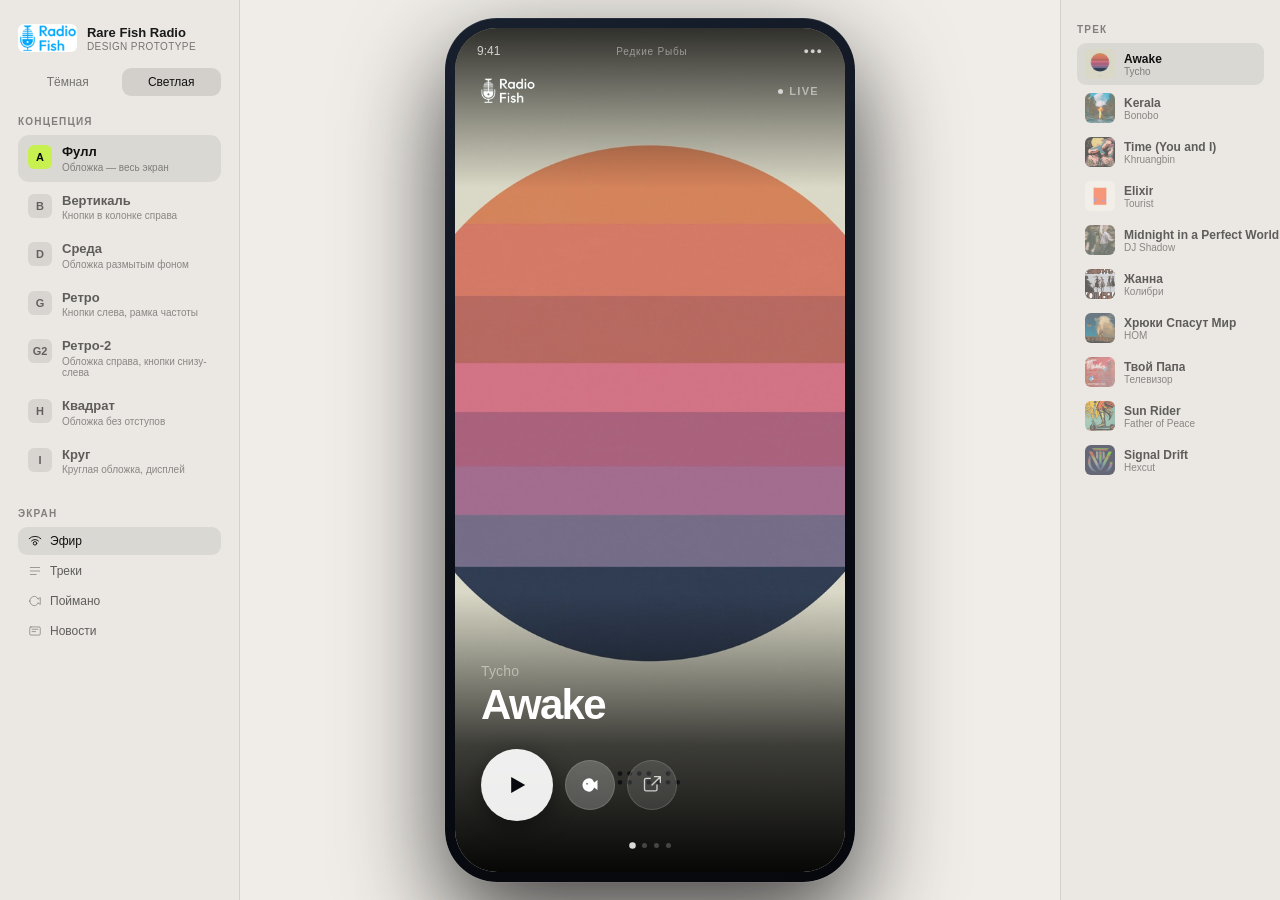
==== index.html @ 397527fd "Rare Fish Radio — interactive design prototype 7 concept variants for the main screen, 10 reference " ====
<!doctype html>
<html lang="ru">
  <head>
    <meta charset="UTF-8" />
    <meta name="viewport" content="width=device-width, initial-scale=1.0" />
    <title>Rare Fish — Prototype</title>
    <link rel="stylesheet" href="./prototype/styles.css" />
  </head>
  <body class="bg-light">
    <div class="shell">
      <aside class="sidebar">
        <div class="sidebar__brand">
          <img class="sidebar__logo" src="./Inbox/RFlogo.jpg" alt="Редкие Рыбы" />
          <div class="sidebar__name-block">
            <span class="sidebar__name">Rare Fish Radio</span>
            <span class="sidebar__sub">Design Prototype</span>
          </div>
          <div class="bg-toggle">
            <button class="bg-btn" data-bg="dark">Тёмная</button>
            <button class="bg-btn is-active" data-bg="light">Светлая</button>
          </div>
        </div>

        <div class="sidebar__section">
          <div class="sidebar__label">Концепция</div>
          <div id="concept-list"></div>
        </div>

        <div class="sidebar__section">
          <div class="sidebar__label">Экран</div>
          <div id="screen-list"></div>
        </div>
      </aside>

      <main class="stage">
        <div class="phone">
          <div class="phone__chassis">
            <div class="phone__screen" id="phone-screen">
              <header class="status-bar">
                <span class="status-bar__time">9:41</span>
                <span class="status-bar__center">Редкие Рыбы</span>
                <span class="status-bar__right">●●●</span>
              </header>
              <div id="content-area"></div>
              <nav class="tab-bar" id="tab-bar"></nav>
            </div>
          </div>
        </div>
      </main>

      <aside class="sidebar-right">
        <div class="sidebar__section">
          <div class="sidebar__label">Трек</div>
          <div id="track-list"></div>
        </div>
      </aside>
    </div>

    <script src="./prototype/app.js"></script>
  </body>
</html>
---- prototype/styles.css ----
/* ── Reset ──────────────────────────────────────────── */
*, *::before, *::after { box-sizing: border-box; margin: 0; padding: 0; }
html, body { height: 100%; }
button { font: inherit; border: none; cursor: pointer; background: none; }
img { display: block; }

/* ── Variables ──────────────────────────────────────── */
:root {
  --bg:        #06080e;
  --surface:   rgba(255,255,255,0.06);
  --border:    rgba(255,255,255,0.08);
  --text:      #ede9e0;
  --muted:     rgba(237,233,224,0.45);
  --phone-w:   390px;
  --phone-h:   844px;
  --accent:    #c8f050;
  --accent-dim: rgba(200,240,80,0.14);
  --accent-rgb: 200,240,80;
}

/* ── Base ───────────────────────────────────────────── */
body {
  font-family: -apple-system, "SF Pro Display", "Helvetica Neue", sans-serif;
  background: var(--bg);
  color: var(--text);
  -webkit-font-smoothing: antialiased;
}

/* ── Shell ──────────────────────────────────────────── */
.shell {
  display: grid;
  grid-template-columns: 240px 1fr 220px;
  height: 100vh;
  overflow: hidden;
}

/* ── Sidebar ────────────────────────────────────────── */
.sidebar {
  display: flex;
  flex-direction: column;
  padding: 24px 18px;
  border-right: 1px solid var(--border);
  background: rgba(4,5,9,0.96);
  overflow-y: auto;
  scrollbar-width: none;
  gap: 0;
}
.sidebar::-webkit-scrollbar { display: none; }

.sidebar__brand {
  display: flex;
  align-items: center;
  gap: 10px;
  margin-bottom: 20px;
  flex-wrap: wrap;
}
.sidebar__brand .bg-toggle {
  width: 100%;
  margin-top: 6px;
}
.sidebar__logo {
  height: 28px;
  object-fit: contain;
  border-radius: 6px;
  }
body.bg-light .sidebar__logo {
  /* original colors in light theme */
}
.sidebar__name {
  display: block;
  font-size: 13px;
  font-weight: 700;
  color: var(--text);
}
.sidebar__sub {
  display: block;
  font-size: 10px;
  color: var(--muted);
  margin-top: 1px;
  letter-spacing: 0.04em;
  text-transform: uppercase;
}

.sidebar__section { margin-bottom: 22px; }

.sidebar__label {
  font-size: 10px;
  font-weight: 600;
  text-transform: uppercase;
  letter-spacing: 0.12em;
  color: var(--muted);
  margin-bottom: 8px;
}

/* Concept buttons */
.concept-btn {
  display: flex;
  align-items: flex-start;
  gap: 10px;
  width: 100%;
  padding: 9px 10px;
  border-radius: 11px;
  color: var(--muted);
  text-align: left;
  transition: background 0.13s, color 0.13s;
  margin-bottom: 2px;
}
.concept-btn:hover { background: var(--surface); color: var(--text); }
.concept-btn.is-active { background: rgba(var(--accent-rgb),0.1); color: var(--text); }

.concept-btn__badge {
  display: flex;
  align-items: center;
  justify-content: center;
  width: 24px;
  height: 24px;
  border-radius: 6px;
  background: var(--surface);
  font-size: 11px;
  font-weight: 800;
  color: var(--muted);
  flex-shrink: 0;
  margin-top: 1px;
}
.concept-btn.is-active .concept-btn__badge { background: var(--accent); color: #06080e; }
.concept-btn__name  { display: block; font-size: 13px; font-weight: 600; line-height: 1.2; }
.concept-btn__desc  { display: block; font-size: 10px; color: var(--muted); margin-top: 2px; }

/* Track buttons */
.track-btn {
  display: flex;
  align-items: center;
  gap: 9px;
  width: 100%;
  padding: 6px 8px;
  border-radius: 9px;
  color: var(--muted);
  text-align: left;
  transition: background 0.13s, color 0.13s;
  margin-bottom: 2px;
}
.track-btn:hover, .track-btn.is-active { background: var(--surface); color: var(--text); }
.track-btn__cover {
  width: 30px;
  height: 30px;
  border-radius: 6px;
  object-fit: cover;
  flex-shrink: 0;
  opacity: 0.6;
}
.track-btn.is-active .track-btn__cover { opacity: 1; }
.track-btn__title  { display: block; font-size: 12px; font-weight: 600; white-space: nowrap; overflow: hidden; text-overflow: ellipsis; }
.track-btn__artist { display: block; font-size: 10px; color: var(--muted); }

/* Screen nav */
.screen-nav-btn {
  display: flex;
  align-items: center;
  gap: 8px;
  width: 100%;
  padding: 7px 10px;
  border-radius: 9px;
  color: var(--muted);
  font-size: 12px;
  text-align: left;
  transition: background 0.13s, color 0.13s;
  margin-bottom: 2px;
}
.screen-nav-btn:hover, .screen-nav-btn.is-active { background: var(--surface); color: var(--text); }
.screen-nav-btn svg { width: 14px; height: 14px; flex-shrink: 0; opacity: 0.6; }
.screen-nav-btn.is-active svg { opacity: 1; }

/* ── Stage ──────────────────────────────────────────── */
.stage {
  display: flex;
  align-items: center;
  justify-content: center;
  background:
    radial-gradient(ellipse at 50% 20%, rgba(var(--accent-rgb),0.05) 0%, transparent 60%),
    var(--bg);
  transition: background 0.35s ease;
}
body.bg-light .stage {
  background: #f0ede8;
}
body.bg-light .sidebar {
  background: rgba(240,237,232,0.98);
  border-right-color: rgba(0,0,0,0.08);
}
body.bg-light .sidebar__name  { color: #1a1a1a; }
body.bg-light .sidebar__sub   { color: rgba(0,0,0,0.4); }
body.bg-light .sidebar__label { color: rgba(0,0,0,0.38); }
body.bg-light .sidebar__sublabel { color: rgba(0,0,0,0.18); }
body.bg-light .sidebar,
body.bg-light .sidebar-right { background: rgba(240,237,232,0.98); border-color: rgba(0,0,0,0.1); }
body.bg-light .sidebar__name  { color: #1a1a1a; }
body.bg-light .sidebar__sub   { color: rgba(0,0,0,0.5); }
body.bg-light .sidebar__label { color: rgba(0,0,0,0.45); }
body.bg-light .sidebar__sublabel { color: rgba(0,0,0,0.25); }
body.bg-light .concept-btn    { color: rgba(0,0,0,0.6); }
body.bg-light .concept-btn:hover,
body.bg-light .concept-btn.is-active { color: #111; background: rgba(0,0,0,0.07); }
body.bg-light .concept-btn__badge { background: rgba(0,0,0,0.08); color: rgba(0,0,0,0.55); }
body.bg-light .concept-btn__desc  { color: rgba(0,0,0,0.42); }
body.bg-light .track-btn      { color: rgba(0,0,0,0.6); }
body.bg-light .track-btn:hover,
body.bg-light .track-btn.is-active { color: #111; background: rgba(0,0,0,0.07); }
body.bg-light .track-btn__artist   { color: rgba(0,0,0,0.42); }
body.bg-light .screen-nav-btn { color: rgba(0,0,0,0.6); }
body.bg-light .screen-nav-btn:hover,
body.bg-light .screen-nav-btn.is-active { color: #111; background: rgba(0,0,0,0.07); }
body.bg-light .bg-btn { color: rgba(0,0,0,0.5); }
body.bg-light .bg-btn:hover,
body.bg-light .bg-btn.is-active { color: #111; background: rgba(0,0,0,0.1); }

/* ── Right sidebar (tracks) ─────────────────────────── */
.sidebar-right {
  display: flex;
  flex-direction: column;
  padding: 24px 16px;
  border-left: 1px solid var(--border);
  background: rgba(4,5,9,0.96);
  overflow-y: auto;
  scrollbar-width: none;
}
.sidebar-right::-webkit-scrollbar { display: none; }

/* ── Background toggle ──────────────────────────────── */
.bg-toggle {
  display: flex;
  gap: 4px;
}
.bg-btn {
  flex: 1;
  padding: 7px 0;
  border-radius: 9px;
  font-size: 12px;
  font-weight: 500;
  color: var(--muted);
  transition: background 0.13s, color 0.13s;
}
.bg-btn:hover { background: var(--surface); color: var(--text); }
.bg-btn.is-active { background: var(--surface); color: var(--text); }

/* ── Phone ──────────────────────────────────────────── */
.phone {
  position: relative;
  width: calc(var(--phone-w) + 20px);
  padding: 10px;
  border-radius: 52px;
  background: linear-gradient(160deg, #18202e 0%, #090c14 60%, #06080d 100%);
  box-shadow:
    0 0 0 1px rgba(255,255,255,0.05),
    0 40px 100px rgba(0,0,0,0.72),
    inset 0 1px 0 rgba(255,255,255,0.07);
}

.phone__chassis {
  width: var(--phone-w);
  height: var(--phone-h);
  border-radius: 42px;
  overflow: hidden;
  position: relative;
  background: #06080e;
}

/* ── Status bar ─────────────────────────────────────── */
.status-bar {
  position: absolute;
  top: 0; left: 0; right: 0;
  z-index: 100;
  display: flex;
  justify-content: space-between;
  align-items: center;
  padding: 16px 22px 0;
  font-size: 12px;
  font-weight: 500;
  color: rgba(255,255,255,0.75);
  pointer-events: none;
}
.status-bar__right { font-size: 9px; letter-spacing: 0.12em; }
.status-bar__center { font-size: 10px; letter-spacing: 0.08em; opacity: 0.6; }

/* ── Content area (full screen) ─────────────────────── */
#content-area {
  position: absolute;
  inset: 0;
  overflow: hidden;
}

/* ── Screen transition ──────────────────────────────── */
.screen-enter { animation: sEnter 200ms ease both; }
@keyframes sEnter {
  from { opacity: 0; transform: translateY(8px); }
  to   { opacity: 1; transform: translateY(0); }
}

/* ── Nav dots (shared, used in A and C and secondary screens) ── */
.nav-dots {
  display: flex;
  align-items: center;
  justify-content: center;
  gap: 7px;
}
.ndot {
  width: 5px;
  height: 5px;
  border-radius: 50%;
  background: rgba(255,255,255,0.22);
  cursor: pointer;
  padding: 0;
  transition: background 0.14s, transform 0.14s;
  border: none;
}
.ndot.is-active {
  background: rgba(255,255,255,0.85);
  transform: scale(1.3);
}
.ndot--accent { background: rgba(var(--accent-rgb),0.35); }
.ndot--accent.is-active { background: var(--accent); }

/* ════════════════════════════════════════════════════
   CONCEPT A — ФУЛЛ
   Cover fills entire screen, sharp, not blurred.
   UI overlays via gradients.
   ════════════════════════════════════════════════════ */

.screen-a {
  position: absolute;
  inset: 0;
  overflow: hidden;
}

/* Full-bleed sharp cover */
.screen-a__cover-bg {
  position: absolute;
  inset: 0;
  width: 100%;
  height: 100%;
  object-fit: cover;
  object-position: center;
  z-index: 0;
}

/* Top gradient (status bar + logo readability) */
.screen-a__top-grad {
  position: absolute;
  top: 0; left: 0; right: 0;
  height: 160px;
  background: linear-gradient(to bottom, rgba(0,0,0,0.78) 0%, transparent 100%);
  z-index: 1;
  pointer-events: none;
}

/* Bottom gradient (track info + controls readability) */
.screen-a__bot-grad {
  position: absolute;
  bottom: 0; left: 0; right: 0;
  height: 280px;
  background: linear-gradient(to top, rgba(0,0,0,0.97) 0%, rgba(0,0,0,0.72) 45%, transparent 100%);
  z-index: 1;
  pointer-events: none;
}

/* All UI content */
.screen-a__ui {
  position: absolute;
  inset: 0;
  z-index: 2;
  display: flex;
  flex-direction: column;
  padding: 50px 26px 24px;
}

.screen-a__header {
  display: flex;
  align-items: center;
  justify-content: space-between;
  flex-shrink: 0;
}

.screen-a__logo {
  height: 26px;
  object-fit: contain;
  }

.screen-a__live {
  display: flex;
  align-items: center;
  gap: 6px;
  font-size: 11px;
  font-weight: 600;
  letter-spacing: 0.12em;
  text-transform: uppercase;
  color: rgba(255,255,255,0.5);
}

.screen-a__spacer { flex: 1; }

.screen-a__artist {
  font-size: 14px;
  color: rgba(255,255,255,0.45);
  margin-bottom: 6px;
  letter-spacing: 0.01em;
}

.screen-a__title {
  font-size: 42px;
  font-weight: 800;
  line-height: 0.96;
  letter-spacing: -0.04em;
  color: #fff;
  margin-bottom: 24px;
}

.screen-a__ctrls {
  display: flex;
  align-items: center;
  gap: 12px;
  margin-bottom: 22px;
}

.screen-a__play {
  display: flex;
  align-items: center;
  justify-content: center;
  width: 72px;
  height: 72px;
  border-radius: 50%;
  background: rgba(255,255,255,0.92);
  color: #06080e;
  flex-shrink: 0;
  transition: transform 0.12s, opacity 0.12s;
  box-shadow: 0 6px 24px rgba(0,0,0,0.45);
}
.screen-a__play:active { transform: scale(0.93); opacity: 0.88; }
.screen-a__play svg { width: 28px; height: 28px; }

.screen-a__action {
  display: flex;
  align-items: center;
  justify-content: center;
  width: 50px;
  height: 50px;
  border-radius: 50%;
  background: rgba(255,255,255,0.12);
  border: 1px solid rgba(255,255,255,0.14);
  color: rgba(255,255,255,0.75);
  transition: background 0.13s;
}
.screen-a__action.is-active {
  background: rgba(255,255,255,0.24);
  color: #fff;
}
.screen-a__action svg { width: 20px; height: 20px; }

/* ════════════════════════════════════════════════════
   CONCEPT B — ВЕРТИКАЛЬ
   Left: cover art. Right: vertical controls column.
   ════════════════════════════════════════════════════ */

.screen-b {
  position: absolute;
  inset: 0;
  display: grid;
  grid-template-columns: 60% 40%;
}

/* Left: cover art fills column */
.screen-b__left {
  position: relative;
  overflow: hidden;
}

.screen-b__cover {
  position: absolute;
  inset: 0;
  width: 100%;
  height: 100%;
  object-fit: cover;
  object-position: center;
}

/* Subtle vignette on left side for readability */
.screen-b__left-grad {
  position: absolute;
  inset: 0;
  background:
    linear-gradient(to right, rgba(0,0,0,0.25) 0%, rgba(0,0,0,0.05) 60%),
    linear-gradient(to top, rgba(0,0,0,0.75) 0%, transparent 40%);
  z-index: 1;
  pointer-events: none;
}

/* Track info on left, overlaid at bottom */
.screen-b__left-info {
  position: absolute;
  bottom: 0;
  left: 0;
  right: 0;
  z-index: 2;
  padding: 0 16px 24px;
}
.screen-b__track-artist {
  font-size: 14px;
  color: rgba(255,255,255,0.55);
  letter-spacing: 0.04em;
  text-transform: uppercase;
  margin-bottom: 6px;
}
.screen-b__track-title {
  font-size: 24px;
  font-weight: 800;
  color: #fff;
  letter-spacing: -0.03em;
  line-height: 1.0;
  white-space: nowrap;
  overflow: hidden;
  text-overflow: ellipsis;
}

/* Right: vertical controls + nav column */
.screen-b__right {
  display: flex;
  flex-direction: column;
  align-items: stretch;
  padding: 48px 0 20px;
  background: rgba(5,6,10,0.9);
  backdrop-filter: blur(24px);
  border-left: 1px solid rgba(255,255,255,0.05);
  overflow: hidden;
}

.screen-b__logo {
  height: 22px;
  object-fit: contain;
    margin: 0 16px 8px;
}

.screen-b__live {
  display: flex;
  align-items: center;
  gap: 5px;
  font-size: 9px;
  font-weight: 700;
  letter-spacing: 0.16em;
  text-transform: uppercase;
  color: rgba(255,255,255,0.35);
  padding: 0 16px;
  margin-bottom: 16px;
}

.screen-b__divider {
  height: 1px;
  background: rgba(255,255,255,0.06);
  margin: 0 14px 16px;
}

/* Play button in right column */
.screen-b__play {
  display: flex;
  align-items: center;
  justify-content: center;
  margin: 0 14px 10px;
  height: 52px;
  border-radius: 14px;
  background: rgba(255,255,255,0.9);
  color: #06080e;
  transition: opacity 0.12s, transform 0.12s;
}
.screen-b__play:active { opacity: 0.85; transform: scale(0.97); }
.screen-b__play svg { width: 22px; height: 22px; }

/* Action icons in right column */
.screen-b__action {
  display: flex;
  align-items: center;
  justify-content: center;
  margin: 0 14px 8px;
  height: 44px;
  border-radius: 12px;
  background: rgba(255,255,255,0.05);
  color: rgba(255,255,255,0.5);
  transition: background 0.13s, color 0.13s;
}
.screen-b__action:hover { background: rgba(255,255,255,0.1); color: rgba(255,255,255,0.8); }
.screen-b__action.is-active { color: rgba(255,255,255,0.9); background: rgba(255,255,255,0.12); }
.screen-b__action svg { width: 18px; height: 18px; }

.screen-b__spacer { flex: 1; }

/* Navigation in right column */
.screen-b__nav {
  display: flex;
  flex-direction: column;
  padding: 0 14px;
  gap: 2px;
}
.screen-b__nav-item {
  padding: 8px 10px;
  border-radius: 10px;
  font-size: 11px;
  font-weight: 500;
  color: rgba(255,255,255,0.28);
  text-align: left;
  letter-spacing: 0.02em;
  transition: background 0.13s, color 0.13s;
}
.screen-b__nav-item:hover { color: rgba(255,255,255,0.6); background: rgba(255,255,255,0.04); }
.screen-b__nav-item.is-active {
  color: rgba(255,255,255,0.88);
  background: rgba(255,255,255,0.07);
}

/* ════════════════════════════════════════════════════
   CONCEPT C — РАДИО
   Full-screen color changes per track.
   Like Apple's colored device editions.
   ════════════════════════════════════════════════════ */

.screen-c {
  position: absolute;
  inset: 0;
  display: flex;
  flex-direction: column;
  align-items: center;
  padding: 50px 24px 28px;
  /* background set inline per track */
}

/* Subtle dark overlay at top for status bar */
.screen-c::before {
  content: '';
  position: absolute;
  top: 0; left: 0; right: 0;
  height: 90px;
  background: rgba(0,0,0,0.28);
  z-index: 1;
  pointer-events: none;
}

.screen-c__inner {
  position: relative;
  z-index: 2;
  display: flex;
  flex-direction: column;
  align-items: center;
  width: 100%;
  height: 100%;
}

.screen-c__header {
  display: flex;
  align-items: center;
  justify-content: space-between;
  width: 100%;
  flex-shrink: 0;
  margin-bottom: 28px;
}

.screen-c__logo {
  height: 24px;
  object-fit: contain;
  }

.screen-c__live {
  display: flex;
  align-items: center;
  gap: 6px;
  font-size: 11px;
  font-weight: 600;
  letter-spacing: 0.12em;
  text-transform: uppercase;
  color: rgba(255,255,255,0.45);
}

/* Cover art */
.screen-c__cover {
  width: 80%;
  aspect-ratio: 1;
  border-radius: 20px;
  object-fit: cover;
  flex-shrink: 0;
  margin-bottom: 24px;
  box-shadow:
    0 20px 60px rgba(0,0,0,0.45),
    0 0 0 1px rgba(255,255,255,0.1),
    inset 0 1px 0 rgba(255,255,255,0.15);
}

.screen-c__track {
  text-align: center;
  margin-bottom: 28px;
  flex-shrink: 0;
}
.screen-c__title {
  font-size: 26px;
  font-weight: 800;
  color: rgba(255,255,255,0.95);
  letter-spacing: -0.03em;
  margin-bottom: 6px;
  line-height: 1.0;
}
.screen-c__artist {
  font-size: 14px;
  color: rgba(255,255,255,0.45);
}

.screen-c__spacer { flex: 1; }

/* Controls */
.screen-c__ctrls {
  display: flex;
  align-items: center;
  gap: 12px;
  margin-bottom: 24px;
  flex-shrink: 0;
}

.screen-c__play {
  display: flex;
  align-items: center;
  justify-content: center;
  width: 68px;
  height: 68px;
  border-radius: 50%;
  background: rgba(255,255,255,0.15);
  border: 2px solid rgba(255,255,255,0.3);
  color: rgba(255,255,255,0.95);
  transition: transform 0.12s, background 0.12s;
}
.screen-c__play:active { transform: scale(0.93); background: rgba(255,255,255,0.22); }
.screen-c__play svg { width: 26px; height: 26px; }

.screen-c__action {
  display: flex;
  align-items: center;
  justify-content: center;
  width: 50px;
  height: 50px;
  border-radius: 50%;
  background: rgba(0,0,0,0.18);
  border: 1px solid rgba(255,255,255,0.12);
  color: rgba(255,255,255,0.6);
  transition: background 0.13s, color 0.13s;
}
.screen-c__action.is-active {
  background: rgba(255,255,255,0.18);
  color: rgba(255,255,255,0.95);
}
.screen-c__action svg { width: 20px; height: 20px; }

.screen-c__nav { flex-shrink: 0; }

/* ════════════════════════════════════════════════════
   SECONDARY SCREENS (Playlist, Catch, News)
   ════════════════════════════════════════════════════ */

.sec-screen {
  position: absolute;
  inset: 0;
  display: flex;
  flex-direction: column;
  background: #07090e;
}

.sec-content {
  flex: 1;
  overflow-y: auto;
  scrollbar-width: none;
  padding: 54px 18px 12px;
}
.sec-content::-webkit-scrollbar { display: none; }

.sec-head {
  margin-bottom: 16px;
  padding-bottom: 14px;
  border-bottom: 1px solid var(--border);
}
.sec-head__label {
  font-size: 10px;
  text-transform: uppercase;
  letter-spacing: 0.14em;
  color: var(--accent);
  margin-bottom: 4px;
}
.sec-head__title {
  font-size: 26px;
  font-weight: 800;
  letter-spacing: -0.03em;
}

/* Shared nav footer for secondary screens */
.sec-nav {
  flex-shrink: 0;
  display: flex;
  align-items: center;
  justify-content: center;
  padding: 14px 20px 20px;
  border-top: 1px solid var(--border);
  background: rgba(7,9,14,0.95);
  backdrop-filter: blur(16px);
}

/* ── Playlist ── */
.plist-section-label {
  font-size: 10px;
  text-transform: uppercase;
  letter-spacing: 0.1em;
  color: var(--muted);
  margin: 12px 0 8px;
}
.plist-track {
  display: flex;
  align-items: center;
  gap: 11px;
  padding: 9px 10px;
  border-radius: 12px;
  transition: background 0.12s;
  margin-bottom: 2px;
}
.plist-track:hover { background: var(--surface); }
.plist-track--current { background: rgba(var(--accent-rgb),0.07); border-radius: 12px; }
.plist-cover {
  width: 42px;
  height: 42px;
  border-radius: 8px;
  object-fit: cover;
  flex-shrink: 0;
}
.plist-info { flex: 1; min-width: 0; }
.plist-title { font-size: 13px; font-weight: 600; white-space: nowrap; overflow: hidden; text-overflow: ellipsis; color: var(--text); }
.plist-artist { font-size: 11px; color: var(--muted); margin-top: 2px; }
.plist-actions { display: flex; align-items: center; gap: 3px; }

.icon-btn {
  display: flex;
  align-items: center;
  justify-content: center;
  width: 30px;
  height: 30px;
  border-radius: 7px;
  color: var(--muted);
  transition: color 0.12s, background 0.12s;
}
.icon-btn:hover { color: var(--text); background: var(--surface); }
.icon-btn.is-active { color: var(--accent); }
.icon-btn svg { width: 15px; height: 15px; }

/* ── Catch ── */
.catch-empty {
  text-align: center;
  padding: 40px 0;
  color: var(--muted);
  font-size: 14px;
}
.catch-list { display: flex; flex-direction: column; gap: 8px; }
.catch-item {
  display: flex;
  align-items: center;
  gap: 11px;
  padding: 10px 12px;
  border-radius: 14px;
  background: var(--surface);
  border: 1px solid var(--border);
}
.catch-cover { width: 42px; height: 42px; border-radius: 8px; object-fit: cover; flex-shrink: 0; }
.catch-info { flex: 1; min-width: 0; }
.catch-title { font-size: 13px; font-weight: 600; color: var(--text); }
.catch-artist { font-size: 11px; color: var(--muted); margin-top: 2px; }
.catch-actions { display: flex; gap: 3px; }
.icon-btn-del {
  display: flex;
  align-items: center;
  justify-content: center;
  width: 30px;
  height: 30px;
  border-radius: 7px;
  color: var(--muted);
  transition: color 0.12s, background 0.12s;
}
.icon-btn-del:hover { color: #ff7080; background: rgba(255,112,128,0.1); }
.icon-btn-del svg { width: 15px; height: 15px; }

/* Delete confirmation */
.confirm-overlay {
  position: absolute;
  inset: 0;
  z-index: 200;
  display: flex;
  align-items: flex-end;
  background: rgba(0,0,0,0.52);
  backdrop-filter: blur(4px);
  padding: 14px;
}
.confirm-sheet {
  width: 100%;
  padding: 20px;
  border-radius: 22px;
  background: #11141e;
  border: 1px solid var(--border);
  box-shadow: 0 -8px 40px rgba(0,0,0,0.4);
}
.confirm-title { font-size: 16px; font-weight: 700; margin-bottom: 5px; }
.confirm-text  { font-size: 13px; color: var(--muted); margin-bottom: 18px; line-height: 1.45; }
.confirm-btns  { display: flex; gap: 10px; }
.btn-remove {
  flex: 1; height: 46px; border-radius: 13px;
  background: rgba(255,112,128,0.12); border: 1px solid rgba(255,112,128,0.18);
  color: #ff7080; font-size: 14px; font-weight: 600;
}
.btn-cancel {
  flex: 1; height: 46px; border-radius: 13px;
  background: var(--surface); border: 1px solid var(--border);
  color: var(--text); font-size: 14px; font-weight: 600;
}

/* ── News ── */
.news-list { display: flex; flex-direction: column; gap: 10px; }
.news-item { padding: 14px 15px; border-radius: 15px; background: var(--surface); border: 1px solid var(--border); }
.news-meta { font-size: 10px; text-transform: uppercase; letter-spacing: 0.1em; color: var(--muted); margin-bottom: 7px; }
.news-text  { font-size: 13px; line-height: 1.52; color: var(--text); }

/* ── Shared: live dot ── */
.live-dot {
  width: 5px;
  height: 5px;
  border-radius: 50%;
  background: currentColor;
  animation: liveBlink 2s ease-in-out infinite;
  flex-shrink: 0;
}
@keyframes liveBlink { 0%,100% { opacity: 1; } 50% { opacity: 0.2; } }

/* ════════════════════════════════════════════════════
   CONCEPT D — СРЕДА (первый вариант)
   Blurred cover as background, accent play button.
   ════════════════════════════════════════════════════ */

.screen-d {
  position: absolute;
  inset: 0;
  overflow: hidden;
}
.screen-d__bg {
  position: absolute;
  inset: -30px;
  background-size: cover;
  background-position: center;
  filter: blur(52px) saturate(1.2) brightness(0.7);
  transform: scale(1.08);
  z-index: 0;
}
.screen-d__gradient {
  position: absolute;
  inset: 0;
  background: linear-gradient(0deg, rgba(0,0,0,0.94) 0%, rgba(0,0,0,0.55) 38%, rgba(0,0,0,0.2) 62%, rgba(0,0,0,0.55) 100%);
  z-index: 1;
}
.screen-d__content {
  position: relative;
  z-index: 2;
  display: flex;
  flex-direction: column;
  height: 100%;
  padding: 52px 26px 48px;
}
.screen-d__header {
  display: flex;
  align-items: center;
  justify-content: space-between;
  flex-shrink: 0;
}
.screen-d__logo {
  height: 26px;
  object-fit: contain;
  }
.screen-d__live {
  display: flex;
  align-items: center;
  gap: 6px;
  font-size: 11px;
  font-weight: 600;
  letter-spacing: 0.12em;
  text-transform: uppercase;
  color: rgba(255,255,255,0.5);
}
.screen-d__spacer { flex: 1; }
.screen-d__cover-wrap { margin-bottom: 32px; }
.screen-d__cover {
  width: 170px;
  height: 170px;
  border-radius: 18px;
  object-fit: cover;
  box-shadow: 0 20px 60px rgba(0,0,0,0.7), 0 0 0 1px rgba(255,255,255,0.1);
}
.screen-d__artist {
  font-size: 14px;
  color: rgba(255,255,255,0.45);
  margin-bottom: 8px;
}
.screen-d__title {
  font-size: 34px;
  font-weight: 800;
  line-height: 0.97;
  letter-spacing: -0.04em;
  color: #fff;
  margin-bottom: 36px;
}
.screen-d__ctrls {
  display: flex;
  align-items: center;
  gap: 14px;
  margin-bottom: 36px;
}
.screen-d__play {
  display: flex;
  align-items: center;
  justify-content: center;
  width: 64px;
  height: 64px;
  border-radius: 50%;
  background: var(--accent);
  color: #06080e;
  flex-shrink: 0;
  box-shadow: 0 4px 20px rgba(var(--accent-rgb),0.35);
  transition: transform 0.12s;
}
.screen-d__play:active { transform: scale(0.93); }
.screen-d__play svg { width: 26px; height: 26px; }
.screen-d__action {
  display: flex;
  align-items: center;
  justify-content: center;
  width: 48px;
  height: 48px;
  border-radius: 50%;
  background: rgba(255,255,255,0.1);
  border: 1px solid rgba(255,255,255,0.14);
  color: rgba(255,255,255,0.75);
  transition: background 0.13s;
}
.screen-d__action.is-active { background: rgba(255,255,255,0.22); }
.screen-d__action svg { width: 20px; height: 20px; }

/* ════════════════════════════════════════════════════
   CONCEPT E — УСТРОЙСТВО (первый вариант)
   Structured, TE-inspired, accent square play.
   ════════════════════════════════════════════════════ */

.screen-e {
  position: absolute;
  inset: 0;
  background: #07080c;
  display: flex;
  flex-direction: column;
}
.screen-e__header {
  display: flex;
  align-items: center;
  justify-content: space-between;
  padding: 52px 22px 18px;
  flex-shrink: 0;
  border-bottom: 1px solid rgba(255,255,255,0.05);
}
.screen-e__logo {
  height: 22px;
  object-fit: contain;
  }
.screen-e__signal {
  display: flex;
  align-items: center;
  gap: 7px;
  font-family: "SF Mono", "Menlo", monospace;
  font-size: 10px;
  font-weight: 600;
  letter-spacing: 0.14em;
  text-transform: uppercase;
  color: var(--accent);
}
.screen-e__body {
  flex: 1;
  display: flex;
  flex-direction: column;
  align-items: center;
  justify-content: center;
  padding: 24px 28px 0;
  gap: 20px;
}
.screen-e__cover-frame {
  position: relative;
  width: 216px;
  height: 216px;
  flex-shrink: 0;
}
.screen-e__cover-frame::after {
  content: '';
  position: absolute;
  inset: -1px;
  border-radius: 18px;
  border: 1px solid rgba(255,255,255,0.08);
  pointer-events: none;
}
.screen-e__cover {
  width: 100%;
  height: 100%;
  border-radius: 16px;
  object-fit: cover;
}
.screen-e__meta { text-align: center; width: 100%; }
.screen-e__title {
  font-size: 21px;
  font-weight: 700;
  letter-spacing: -0.02em;
  color: var(--text);
  margin-bottom: 5px;
}
.screen-e__artist {
  font-family: "SF Mono", "Menlo", monospace;
  font-size: 10px;
  letter-spacing: 0.12em;
  text-transform: uppercase;
  color: var(--muted);
}
.screen-e__progress {
  width: 100%;
  height: 2px;
  border-radius: 1px;
  background: rgba(255,255,255,0.08);
  overflow: hidden;
}
.screen-e__progress-fill {
  height: 100%;
  width: 38%;
  border-radius: 1px;
  background: var(--accent);
  opacity: 0.6;
}
.screen-e__controls {
  flex-shrink: 0;
  border-top: 1px solid rgba(255,255,255,0.05);
  padding: 18px 28px 16px;
  display: flex;
  align-items: center;
  justify-content: space-between;
}
.screen-e__play {
  display: flex;
  align-items: center;
  justify-content: center;
  width: 52px;
  height: 52px;
  border-radius: 14px;
  background: var(--accent);
  color: #06080e;
  transition: opacity 0.12s;
}
.screen-e__play:active { opacity: 0.85; }
.screen-e__play svg { width: 22px; height: 22px; }
.screen-e__action {
  display: flex;
  flex-direction: column;
  align-items: center;
  gap: 5px;
  color: var(--muted);
  font-family: "SF Mono", "Menlo", monospace;
  font-size: 9px;
  letter-spacing: 0.1em;
  text-transform: uppercase;
  transition: color 0.13s;
  padding: 4px;
}
.screen-e__action:hover, .screen-e__action.is-active { color: var(--text); }
.screen-e__action.is-active svg { color: var(--accent); }
.screen-e__action svg { width: 20px; height: 20px; }
.screen-e__nav { display: flex; justify-content: center; padding: 8px 0 16px; }

/* ════════════════════════════════════════════════════
   CONCEPT F — ВИТРИНА (первый вариант)
   Atmospheric, generous space, B&O-inspired.
   ════════════════════════════════════════════════════ */

.screen-f {
  position: absolute;
  inset: 0;
  background:
    radial-gradient(ellipse at 50% -10%, rgba(var(--accent-rgb),0.1) 0%, transparent 55%),
    #07090e;
  display: flex;
  flex-direction: column;
  align-items: center;
  padding: 54px 36px 28px;
  transition: background 0.5s ease;
}
.screen-f__header {
  display: flex;
  align-items: center;
  justify-content: space-between;
  width: 100%;
  flex-shrink: 0;
}
.screen-f__station {
  font-size: 11px;
  font-weight: 600;
  letter-spacing: 0.14em;
  text-transform: uppercase;
  color: rgba(237,233,224,0.35);
}
.screen-f__onair {
  display: flex;
  align-items: center;
  gap: 6px;
  font-size: 11px;
  font-weight: 600;
  letter-spacing: 0.1em;
  color: rgba(var(--accent-rgb), 0.8);
}
.screen-f__mid {
  flex: 1;
  display: flex;
  flex-direction: column;
  align-items: center;
  justify-content: center;
  gap: 24px;
}
.screen-f__cover {
  width: 222px;
  height: 222px;
  border-radius: 22px;
  object-fit: cover;
  box-shadow: 0 28px 70px rgba(0,0,0,0.52), 0 0 0 1px rgba(255,255,255,0.07);
}
.screen-f__track { text-align: center; }
.screen-f__title {
  font-size: 27px;
  font-weight: 700;
  letter-spacing: -0.025em;
  color: var(--text);
  margin-bottom: 6px;
  line-height: 1.05;
}
.screen-f__artist { font-size: 15px; color: var(--muted); }
.screen-f__bottom {
  flex-shrink: 0;
  width: 100%;
  display: flex;
  flex-direction: column;
  align-items: center;
  gap: 18px;
}
.screen-f__line { width: 100%; height: 1px; background: rgba(255,255,255,0.07); }
.screen-f__ctrls {
  display: flex;
  align-items: center;
  justify-content: center;
  gap: 20px;
  margin-bottom: 4px;
}
.screen-f__play {
  display: flex;
  align-items: center;
  justify-content: center;
  width: 60px;
  height: 60px;
  border-radius: 50%;
  background: var(--accent);
  color: #06080e;
  transition: transform 0.12s;
}
.screen-f__play:active { transform: scale(0.93); }
.screen-f__play svg { width: 24px; height: 24px; }
.screen-f__action {
  display: flex;
  align-items: center;
  justify-content: center;
  width: 46px;
  height: 46px;
  border-radius: 13px;
  background: rgba(255,255,255,0.05);
  border: 1px solid rgba(255,255,255,0.07);
  color: var(--muted);
  transition: background 0.13s, color 0.13s;
}
.screen-f__action.is-active {
  background: rgba(var(--accent-rgb),0.14);
  border-color: rgba(var(--accent-rgb),0.2);
  color: var(--accent);
}
.screen-f__action svg { width: 20px; height: 20px; }

/* ════════════════════════════════════════════════════
   CONCEPT G — РЕТРО
   ════════════════════════════════════════════════════ */

.screen-g {
  position: absolute; inset: 0; background: #0e0d09; display: flex; flex-direction: column;
}
.screen-g__top {
  flex: 1; display: flex; overflow: hidden; min-height: 0;
}
.screen-g__left {
  display: flex; flex-direction: column; align-items: center;
  padding: 50px 16px 16px;
  background: #13120c; border-right: 1px solid rgba(220,180,80,0.1);
  flex-shrink: 0;
}
.screen-g__logo { height: 20px; object-fit: contain; /* logo: no filter, shown as-is */ opacity: 0.7; margin-bottom: 28px; }
.screen-g__btns { display: flex; flex-direction: column; gap: 20px; flex: 1; justify-content: center; }
.screen-g__btn {
  width: 48px; height: 48px; border-radius: 50%;
  display: flex; align-items: center; justify-content: center;
  background: radial-gradient(circle at 38% 32%, #2a2820, #18160e);
  border: 1.5px solid rgba(220,180,80,0.22);
  box-shadow: 0 4px 12px rgba(0,0,0,0.6), inset 0 1px 0 rgba(255,255,255,0.05);
  color: rgba(220,180,80,0.55);
  transition: color 0.12s;
}
.screen-g__btn:active { box-shadow: 0 1px 4px rgba(0,0,0,0.6), inset 0 2px 4px rgba(0,0,0,0.4); }
.screen-g__btn.is-active { color: rgba(220,180,80,1); border-color: rgba(220,180,80,0.55); }
.screen-g__btn svg { width: 18px; height: 18px; }
.screen-g__station {
  font-size: 9px; font-weight: 700; letter-spacing: 0.22em; text-transform: uppercase;
  color: rgba(220,180,80,0.22); writing-mode: vertical-rl; transform: rotate(180deg); margin-top: 20px;
}
/* Right: cover square, pinned to right edge */
.screen-g__right {
  flex: 1; display: flex; align-items: center; justify-content: flex-end; overflow: hidden;
}
.screen-g__cover {
  height: 100%; aspect-ratio: 1; object-fit: cover; display: block;
}

/* Display frame with track name */
.screen-g__display {
  flex-shrink: 0; padding: 16px;
  background: #13120c; border-top: 1px solid rgba(220,180,80,0.1);
}
.screen-g__display-frame {
  border: 1px solid rgba(220,180,80,0.3);
  border-radius: 4px;
  background: rgba(0,0,0,0.5);
  padding: 14px 16px;
}
.screen-g__track-name {
  font-size: 20px;
  font-weight: 700;
  color: rgba(220,180,80,0.9);
  letter-spacing: -0.01em;
  margin-bottom: 4px;
  line-height: 1.1;
}
.screen-g__track-artist {
  font-size: 13px;
  color: rgba(220,180,80,0.4);
}
.screen-g .nav-dots { padding: 8px 0 10px; justify-content: center; }

/* ════════════════════════════════════════════════════
   CONCEPT G2 — РЕТРО-2
   Square cover pinned to right edge, space between buttons.
   ════════════════════════════════════════════════════ */

/* G2: simple column layout */
.screen-g2 {
  position: absolute; inset: 0; background: #0e0d09;
  display: flex; flex-direction: column;
  padding-top: 48px;
}

/* Logo top-left */
.screen-g2__logo {
  height: 22px; object-fit: contain;
  align-self: flex-start;
  margin: 0 0 12px 18px;
}

/* Cover: square, right-aligned, no right margin */
.screen-g2__cover {
  width: 72%;
  aspect-ratio: 1;
  object-fit: cover;
  align-self: flex-end;
}

/* Bottom row: buttons left, frame right */
.screen-g2__bottom {
  display: flex;
  align-items: center;
}

/* Buttons: left side, vertical */
.screen-g2__btns {
  display: flex;
  flex-direction: column;
  gap: 16px;
  padding: 16px 18px;
  flex: 1;
}

/* Name frame: right side, same width as cover, no right border */
.screen-g2__frame {
  width: 72%;
  flex-shrink: 0;
  border: 1px solid rgba(220,180,80,0.3);
  border-right: none;
  border-radius: 4px 0 0 4px;
  background: rgba(0,0,0,0.5);
  padding: 16px 18px;
}

.screen-g2 .nav-dots {
  margin-top: auto;
  padding: 14px 0 18px;
  justify-content: center;
}

/* ════════════════════════════════════════════════════
   CONCEPT H — КВАДРАТ
   ════════════════════════════════════════════════════ */

.screen-h {
  position: absolute; inset: 0; display: flex; flex-direction: column;
  /* bg set inline per track via JS */
}
.screen-h__header {
  flex-shrink: 0; display: flex; align-items: center; justify-content: space-between; padding: 48px 20px 10px;
}
.screen-h__logo { height: 22px; object-fit: contain; /* logo: no filter, shown as-is */ }
.screen-h__live {
  display: flex; align-items: center; gap: 6px;
  font-size: 11px; font-weight: 600; letter-spacing: 0.1em; color: rgba(var(--accent-rgb),0.7);
}
.screen-h__cover { width: 100%; aspect-ratio: 1; object-fit: cover; flex-shrink: 0; display: block; }
.screen-h__info { padding: 18px 22px 0; flex-shrink: 0; }
.screen-h__title { font-size: 24px; font-weight: 800; letter-spacing: -0.03em; color: var(--text); margin-bottom: 5px; line-height: 1.05; }
.screen-h__artist { font-size: 14px; color: var(--muted); }
.screen-h__ctrls {
  flex: 1; display: flex; align-items: center; justify-content: center; gap: 16px;
}
.screen-h__play {
  display: flex; align-items: center; justify-content: center;
  width: 64px; height: 64px; border-radius: 50%; background: var(--accent); color: #06080e; transition: transform 0.12s;
}
.screen-h__play:active { transform: scale(0.93); }
.screen-h__play svg { width: 26px; height: 26px; }
.screen-h__action {
  display: flex; align-items: center; justify-content: center;
  width: 46px; height: 46px; border-radius: 50%; background: var(--surface);
  border: 1px solid var(--border); color: var(--muted); transition: color 0.13s, background 0.13s;
}
.screen-h__action.is-active { color: var(--accent); background: var(--accent-dim); }
.screen-h__action svg { width: 20px; height: 20px; }
.screen-h__nav { display: flex; justify-content: center; padding-bottom: 14px; flex-shrink: 0; }

/* ════════════════════════════════════════════════════
   CONCEPT I — КРУГ
   ════════════════════════════════════════════════════ */

.screen-i {
  position: absolute; inset: 0; background: #07090e;
  display: flex; flex-direction: column; align-items: center;
  padding: 50px 0 16px;
}
.screen-i__header {
  display: flex; align-items: center; justify-content: space-between;
  width: 100%; flex-shrink: 0; margin-bottom: 14px; padding: 0 22px;
}
.screen-i__station { font-size: 11px; font-weight: 600; letter-spacing: 0.12em; text-transform: uppercase; color: rgba(237,233,224,0.28); }
.screen-i__live { display: flex; align-items: center; gap: 6px; font-size: 11px; color: rgba(var(--accent-rgb),0.7); }

/* Circle: full width, no side padding */
.screen-i__circle {
  width: 92%; aspect-ratio: 1; border-radius: 50%; overflow: hidden; flex-shrink: 0;
  box-shadow: 0 0 0 2px rgba(255,255,255,0.05), 0 20px 55px rgba(0,0,0,0.55);
  margin-bottom: 18px;
}
.screen-i__cover { width: 100%; height: 100%; object-fit: cover; }

/* Display frame */
.screen-i__display {
  flex-shrink: 0;
  border: 1px solid rgba(255,255,255,0.09);
  border-radius: 8px; background: rgba(0,0,0,0.42);
  padding: 16px 20px; margin: 0 22px 20px; width: calc(100% - 44px);
}
.screen-i__disp-title {
  font-size: 22px; font-weight: 700;
  color: var(--text); letter-spacing: -0.02em;
  margin-bottom: 5px;
  line-height: 1.05;
}
.screen-i__disp-artist { font-size: 13px; color: var(--muted); }

/* 2×2 round buttons with big gaps */
.screen-i__grid {
  display: grid; grid-template-columns: 1fr 1fr;
  gap: 80px 100px; flex-shrink: 0;
  padding: 0 40px;
}
.screen-i__btn {
  display: flex; align-items: center; justify-content: center;
  width: 52px; height: 52px; border-radius: 50%;
  background: rgba(255,255,255,0.06); border: 1px solid rgba(255,255,255,0.08);
  color: var(--muted); justify-self: center;
}
.screen-i__btn svg { width: 18px; height: 18px; }
.screen-i__btn--play { background: var(--accent); color: #06080e; border: none; }
.screen-i__btn--active { background: var(--accent-dim); color: var(--accent); border-color: rgba(var(--accent-rgb),0.2); }
.screen-i__nav { margin-top: auto; padding-top: 12px; }

/* ════════════════════════════════════════════════════
   CONCEPT J — ДИНАМИКИ
   ════════════════════════════════════════════════════ */

/* OB-4 inspired: dark top panel, colored body, speakers + cover */
.screen-j {
  position: absolute; inset: 0;
  display: flex; flex-direction: column;
  background: #09090c;
}

/* Top panel — dark control strip (like OB-4 top edge) */
.screen-j__panel {
  flex-shrink: 0;
  display: flex;
  align-items: center;
  justify-content: space-between;
  padding: 48px 16px 10px;
  background: #0a0a0e;
  border-bottom: 1px solid rgba(255,255,255,0.08);
}
.screen-j__logo { height: 18px; object-fit: contain; }
.screen-j__panel-controls {
  display: flex; gap: 0;
}
.screen-j__panel-btn {
  display: flex; flex-direction: column; align-items: center; gap: 3px;
  padding: 4px 8px;
  color: rgba(255,255,255,0.4);
  transition: color 0.12s;
}
.screen-j__panel-btn:hover { color: rgba(255,255,255,0.8); }
.screen-j__panel-btn svg { width: 14px; height: 14px; }
.screen-j__panel-label {
  font-family: "SF Mono", "Menlo", monospace;
  font-size: 8px;
  letter-spacing: 0.1em;
  text-transform: lowercase;
}

/* Colored body — accent color, like the OB-4 orange surface */
.screen-j__body {
  flex: 1;
  display: flex;
  flex-direction: column;
  align-items: center;
  justify-content: center;
  gap: 20px;
  padding: 24px 20px;
  position: relative;
  /* Subtle gloss highlight */
  background-image:
    linear-gradient(155deg, rgba(255,255,255,0.15) 0%, rgba(255,255,255,0) 40%);
  background-blend-mode: overlay;
}

/* Two speakers side by side */
.screen-j__speakers {
  display: flex;
  gap: 16px;
  flex-shrink: 0;
}
.screen-j__speaker {
  width: 150px; height: 150px;
  flex-shrink: 0;
  object-fit: contain;
  filter: drop-shadow(0 8px 24px rgba(0,0,0,0.4));
}

/* Cover art between/below speakers */
.screen-j__cover {
  width: 80%;
  aspect-ratio: 1;
  border-radius: 0;
  object-fit: cover;
  flex-shrink: 0;
  box-shadow: 0 8px 32px rgba(0,0,0,0.45);
}

/* Bottom dark strip — track info */
.screen-j__bottom {
  flex-shrink: 0;
  padding: 14px 20px;
  background: #0a0a0e;
  border-top: 1px solid rgba(255,255,255,0.08);
}
.screen-j__title {
  font-size: 20px; font-weight: 700; letter-spacing: -0.02em;
  color: var(--text); margin-bottom: 3px;
}
.screen-j__artist { font-size: 13px; color: var(--muted); }

.screen-j .nav-dots { padding: 10px 0 16px; justify-content: center; }

/* ── Sidebar sub-label (for grouping concepts) ──────── */
.sidebar__sublabel {
  font-size: 9px;
  font-weight: 700;
  text-transform: uppercase;
  letter-spacing: 0.14em;
  color: rgba(237,233,224,0.22);
  padding: 0 10px;
  margin: 8px 0 4px;
}
.sidebar__sublabel:first-child { margin-top: 0; }

/* ── Responsive ─────────────────────────────────────── */
@media (max-width: 1100px) {
  .shell { grid-template-columns: 220px 1fr; }
  .sidebar-right { display: none; }
}
@media (max-width: 820px) {
  .shell { grid-template-columns: 1fr; height: auto; overflow: auto; }
  .sidebar { order: 2; border-right: none; border-top: 1px solid var(--border); flex-direction: row; flex-wrap: wrap; gap: 16px; padding: 20px; }
  .sidebar-right { display: none; }
  .sidebar__brand { margin-bottom: 0; }
  .sidebar__section { margin-bottom: 0; min-width: 140px; }
  .stage { order: 1; min-height: calc(var(--phone-h) + 60px); padding: 32px 16px; }
}
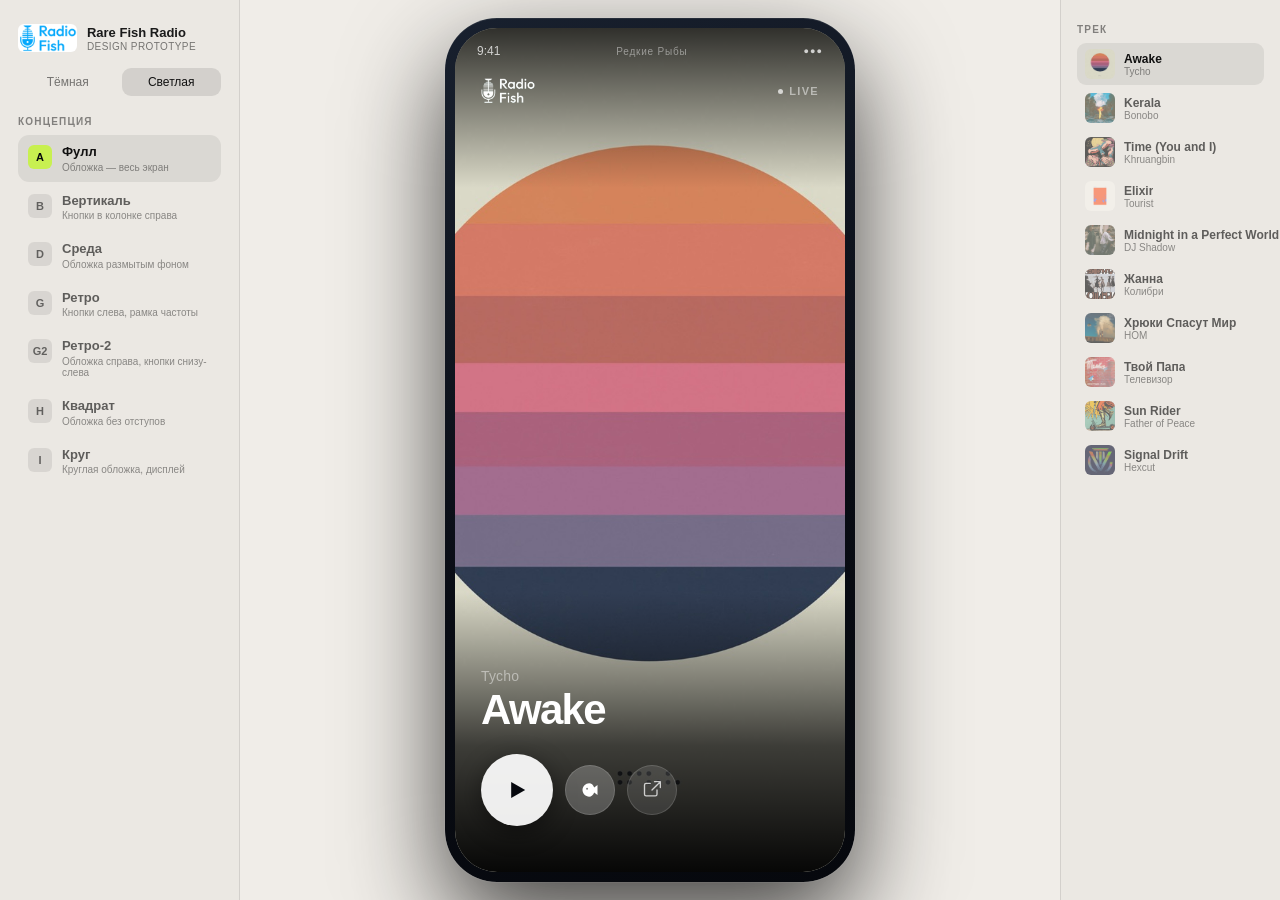
==== commit fe5839ee: "Remove secondary screens (Playlist, Catch, News) and nav dots Not yet designed — hide completely fro" ====
--- a/index.html
+++ b/index.html
@@ -26,10 +26,6 @@
           <div id="concept-list"></div>
         </div>
 
-        <div class="sidebar__section">
-          <div class="sidebar__label">Экран</div>
-          <div id="screen-list"></div>
-        </div>
       </aside>
 
       <main class="stage">
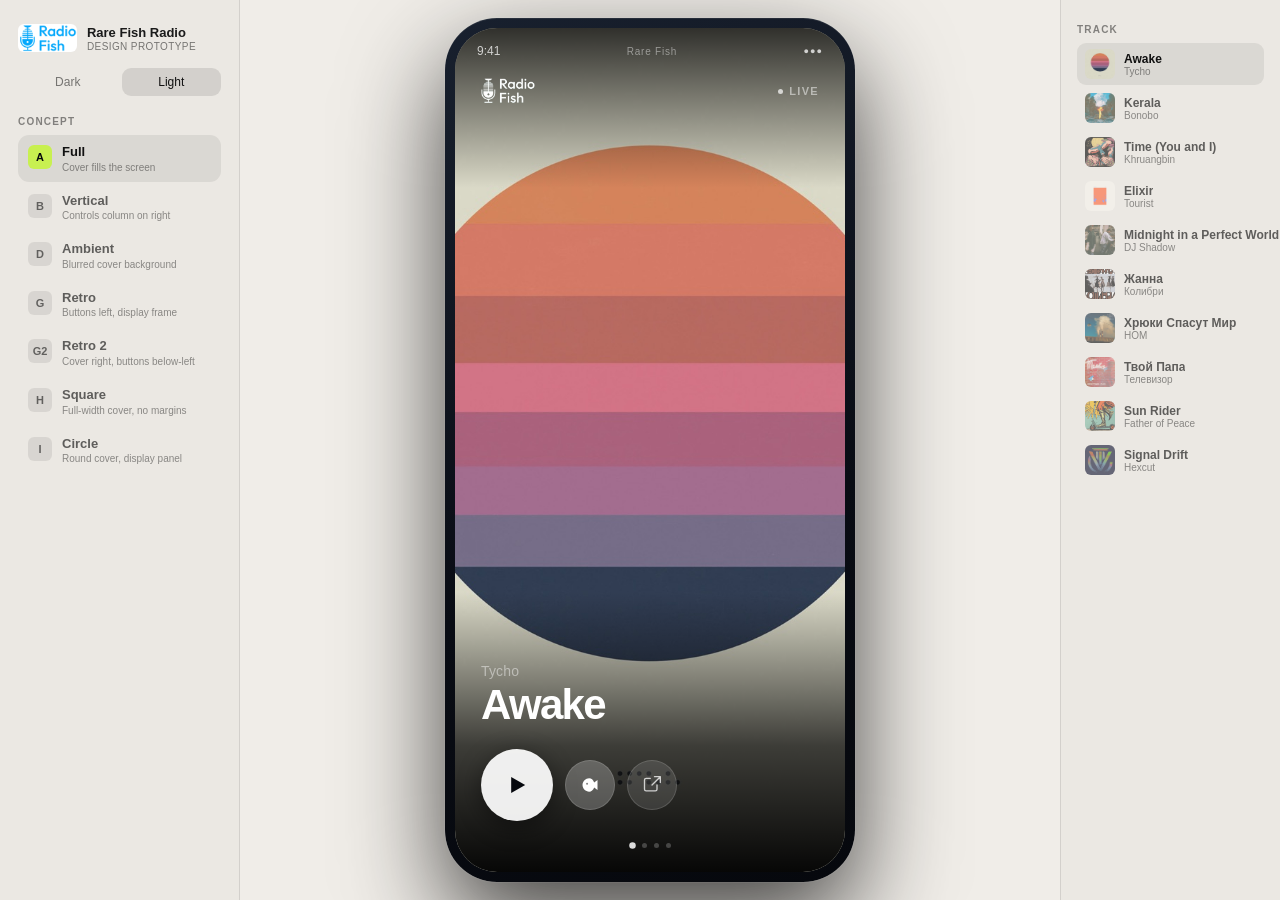
==== commit 35319775: "Switch UI to English, restore decorative nav dots, remove secondary screens from navigation Co-Autho" ====
--- a/index.html
+++ b/index.html
@@ -10,19 +10,19 @@
     <div class="shell">
       <aside class="sidebar">
         <div class="sidebar__brand">
-          <img class="sidebar__logo" src="./Inbox/RFlogo.jpg" alt="Редкие Рыбы" />
+          <img class="sidebar__logo" src="./Inbox/RFlogo.jpg" alt="Rare Fish" />
           <div class="sidebar__name-block">
             <span class="sidebar__name">Rare Fish Radio</span>
             <span class="sidebar__sub">Design Prototype</span>
           </div>
           <div class="bg-toggle">
-            <button class="bg-btn" data-bg="dark">Тёмная</button>
-            <button class="bg-btn is-active" data-bg="light">Светлая</button>
+            <button class="bg-btn" data-bg="dark">Dark</button>
+            <button class="bg-btn is-active" data-bg="light">Light</button>
           </div>
         </div>
 
         <div class="sidebar__section">
-          <div class="sidebar__label">Концепция</div>
+          <div class="sidebar__label">Concept</div>
           <div id="concept-list"></div>
         </div>
 
@@ -34,7 +34,7 @@
             <div class="phone__screen" id="phone-screen">
               <header class="status-bar">
                 <span class="status-bar__time">9:41</span>
-                <span class="status-bar__center">Редкие Рыбы</span>
+                <span class="status-bar__center">Rare Fish</span>
                 <span class="status-bar__right">●●●</span>
               </header>
               <div id="content-area"></div>
@@ -46,7 +46,7 @@
 
       <aside class="sidebar-right">
         <div class="sidebar__section">
-          <div class="sidebar__label">Трек</div>
+          <div class="sidebar__label">Track</div>
           <div id="track-list"></div>
         </div>
       </aside>
